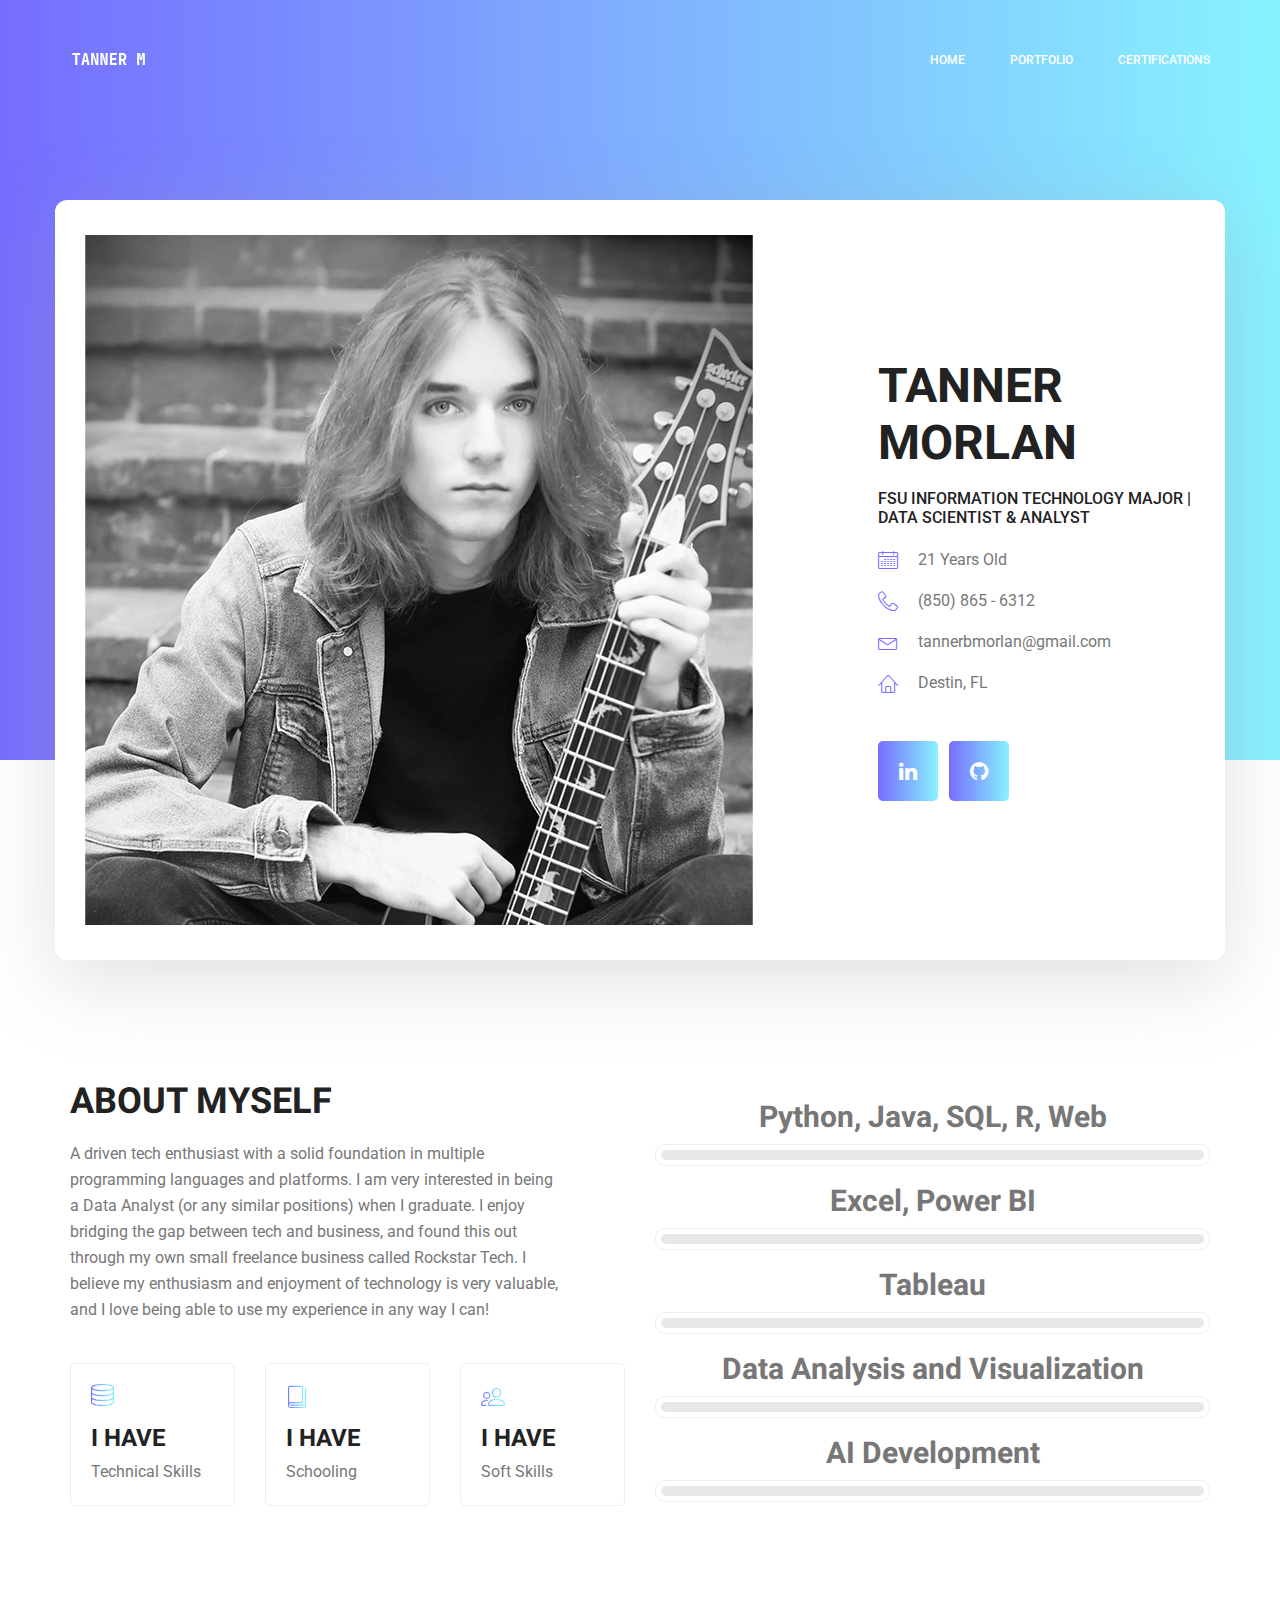
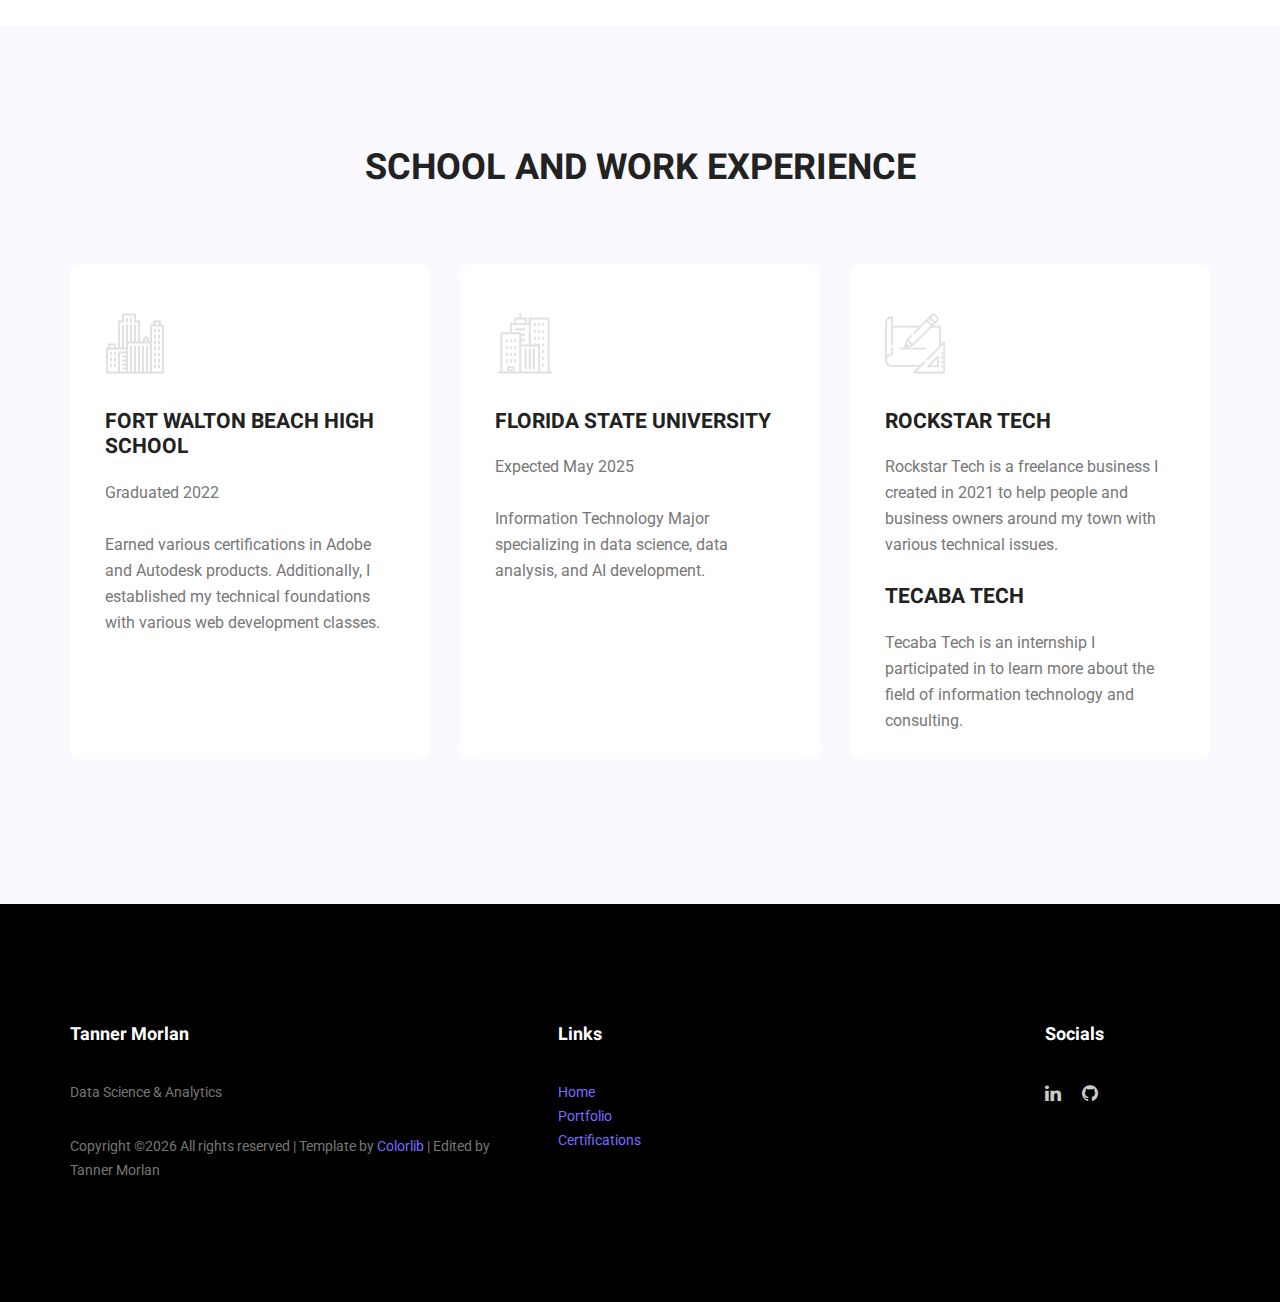
==== public/index.html @ 93727c44 "update website" ====
<!doctype html>
<html lang="en">
    <head>
        <!-- Required meta tags -->
        <meta charset="utf-8">
        <meta name="viewport" content="width=device-width, initial-scale=1, shrink-to-fit=no">
        <link rel="icon" href="img/favicon.png" type="image/png">
        <title>Tanner Morlan | Home</title>
        <!-- Bootstrap CSS -->
        <link rel="stylesheet" href="css/bootstrap.css">
        <link rel="stylesheet" href="vendors/linericon/style.css">
        <link rel="stylesheet" href="css/font-awesome.min.css">
        <link rel="stylesheet" href="vendors/owl-carousel/owl.carousel.min.css">
        <link rel="stylesheet" href="vendors/lightbox/simpleLightbox.css">
        <link rel="stylesheet" href="vendors/nice-select/css/nice-select.css">
        <link rel="stylesheet" href="vendors/animate-css/animate.css">
        <link rel="stylesheet" href="vendors/popup/magnific-popup.css">
        <link rel="stylesheet" href="vendors/flaticon/flaticon.css">
        <!-- main css -->
        <link rel="stylesheet" href="css/style.css">
        <link rel="stylesheet" href="css/responsive.css">
    </head>
    <body>
        
        <!--================Header Menu Area =================-->
        <header class="header_area">
            <div class="main_menu">
            	<nav class="navbar navbar-expand-lg navbar-light">
					<div class="container box_1620">
						<!-- Brand and toggle get grouped for better mobile display -->
						<a class="navbar-brand logo_h" href="index.html"><img src="img/logo.png"></a>
						<button class="navbar-toggler" type="button" data-toggle="collapse" data-target="#navbarSupportedContent" aria-controls="navbarSupportedContent" aria-expanded="false" aria-label="Toggle navigation">
							<span class="icon-bar"></span>
							<span class="icon-bar"></span>
							<span class="icon-bar"></span>
						</button>
						<!-- Collect the nav links, forms, and other content for toggling -->
						<div class="offset" id="navbarSupportedContent">
							<ul class="nav navbar-nav menu_nav ml-auto">
								<li class="nav-item active"><a class="nav-link" href="index.html">Home</a></li> 
								<li class="nav-item"><a class="nav-link" href="portfolio.html">Portfolio</a></li> 
								<li class="nav-item"><a class="nav-link" href="certifications.html">Certifications</a></li> 
							</ul>
						</div> 
					</div>
            	</nav>
            </div>
        </header>
        <!--================Header Menu Area =================-->
        
        <!--================Home Banner Area =================-->
        <section class="home_banner_area">
           	<div class="container box_1620">
           		<div class="banner_inner d-flex align-items-center">
					<div class="banner_content">
						<div class="media">
							<div class="d-flex">
								<img src="img/personal.jpg" alt="">
							</div>
							<div class="media-body">
								<div class="personal_text">
									<h3>Tanner Morlan</h3>
									<h4>FSU Information Technology Major | Data Scientist & Analyst</h4>
									<ul class="list basic_info">
										<li><a href="#"><i class="lnr lnr-calendar-full"></i>21 Years Old</a></li>
										<li><a href="#"><i class="lnr lnr-phone-handset"></i>(850) 865 - 6312</a></li>
										<li><a href="#"><i class="lnr lnr-envelope"></i>tannerbmorlan@gmail.com</a></li>
										<li><a href="#"><i class="lnr lnr-home"></i>Destin, FL</a></li>
									</ul>
									<ul class="list personal_social">
										<li><a href="https://www.linkedin.com/in/tanner-morlan/" target="_blank"><i class="fa fa-linkedin fa-lg"></i></a></li>
										<li><a href="https://github.com/blodgrevinnen" target="_blank"><i class="fa fa-github fa-lg"></i></a></li>
									</ul>
								</div>
							</div>
						</div>
					</div>
				</div>
            </div>
        </section>
        <!--================End Home Banner Area =================-->
        
        <!--================Welcome Area =================-->
        <section class="welcome_area p_120">
        	<div class="container">
        		<div class="row welcome_inner">
        			<div class="col-lg-6">
        				<div class="welcome_text">
        					<h4>About Myself</h4>
        					<p>A driven tech enthusiast with a solid foundation in multiple programming languages and platforms. I am very interested in being a Data Analyst (or any similar positions) when I graduate. I enjoy bridging the gap between tech and business, and found this out through my own small freelance business called Rockstar Tech. I believe my enthusiasm and enjoyment of technology is very valuable, and I love being able to use my experience in any way I can!</p>
        					<div class="row">
        						<div class="col-md-4">
        							<div class="wel_item">
        								<i class="lnr lnr-database"></i>
										<h4>I HAVE</h4>
        								<p>Technical Skills</p>
        							</div>
        						</div>
        						<div class="col-md-4">
        							<div class="wel_item">
        								<i class="lnr lnr-book"></i>
										<h4>I HAVE</h4>
        								<p>Schooling</p>
        							</div>
        						</div>
        						<div class="col-md-4">
        							<div class="wel_item">
        								<i class="lnr lnr-users"></i>
										<h4>I HAVE</h4>
        								<p>Soft Skills</p>
        							</div>
        						</div>
        					</div>
        				</div>
        			</div>
        			<div class="col-lg-6">
        				<div class="tools_expert">
        					<div class="skill_main">
								<div class="skill_item">
									<center><h2>Python, Java, SQL, R, Web</h2></center>
									<div class="progress_br">
										<div class="progress">
											<div class="progress-bar" role="progressbar" aria-valuenow="100" aria-valuemin="0" aria-valuemax="100"></div>
										</div>
									</div>
								</div>
								<div class="skill_item">
									<center><h2>Excel, Power BI</h2></center>
									<div class="progress_br">
										<div class="progress">
											<div class="progress-bar" role="progressbar" aria-valuenow="100" aria-valuemin="0" aria-valuemax="100"></div>
										</div>
									</div>
								</div>
								<div class="skill_item">
									<center><h2>Tableau</h2></center>
									<div class="progress_br">
										<div class="progress">
											<div class="progress-bar" role="progressbar" aria-valuenow="100" aria-valuemin="0" aria-valuemax="100"></div>
										</div>
									</div>
								</div>
								<div class="skill_item">
									<center><h2>Data Analysis and Visualization</h2></center>
									<div class="progress_br">
										<div class="progress">
											<div class="progress-bar" role="progressbar" aria-valuenow="100" aria-valuemin="0" aria-valuemax="100"></div>
										</div>
									</div>
								</div>
								<div class="skill_item">
									<center><h2>AI Development</h2></center>
									<div class="progress_br">
										<div class="progress">
											<div class="progress-bar" role="progressbar" aria-valuenow="100" aria-valuemin="0" aria-valuemax="100"></div>
										</div>
									</div>
								</div>
							</div>
        				</div>
        			</div>
        		</div>
        	</div>
        </section>
        <!--================End Welcome Area =================-->
        
        <!--================Feature Area =================-->
        <section class="feature_area p_120">
        	<div class="container">
        		<div class="main_title">
        			<h2>SCHOOL AND WORK EXPERIENCE</h2>
        		</div>
        		<div class="feature_inner row">
        			<div class="col-lg-4 col-md-6">
        				<div class="feature_item" style="height:90%">
        					<i class="flaticon-city"></i>
        					<h4>FORT WALTON BEACH HIGH SCHOOL</h4>
        					<p>Graduated 2022</p>
							<br />
							<p>Earned various certifications in Adobe and Autodesk products. Additionally, I established my technical foundations with various web development classes.</p>
        				</div>
        			</div>
        			<div class="col-lg-4 col-md-6">
        				<div class="feature_item" style="height:90%">
        					<i class="flaticon-skyline"></i>
        					<h4>FLORIDA STATE UNIVERSITY</h4>
        					<p>Expected May 2025</p>
							<br />
							<p>Information Technology Major specializing in data science, data analysis, and AI development.</p>
        				</div>
        			</div>
        			<div class="col-lg-4 col-md-6">
        				<div class="feature_item" style="height:90%">
        					<i class="flaticon-sketch"></i>
        					<h4>ROCKSTAR TECH</h4>
        					<p>Rockstar Tech is a freelance business I created in 2021 to help people and business owners around my town with various technical issues.</p>
							<br />
							<h4>TECABA TECH</h4>
							<p>Tecaba Tech is an internship I participated in to learn more about the field of information technology and consulting.</p>
        				</div>
        			</div>
        		</div>
        	</div>
        </section>
        <!--================End Feature Area =================-->
        
        <!--================Footer Area =================-->
        <footer class="footer_area p_120">
        	<div class="container">
        		<div class="row footer_inner">
        			<div class="col-lg-5 col-sm-6">
        				<aside class="f_widget ab_widget">
        					<div class="f_title">
        						<h3>Tanner Morlan</h3>
        					</div>
        					<p>Data Science & Analytics</p>
        					<p><!-- Link back to Colorlib can't be removed. Template is licensed under CC BY 3.0. -->
Copyright &copy;<script>document.write(new Date().getFullYear());</script> All rights reserved | Template by <a href="https://colorlib.com" target="_blank">Colorlib</a> | Edited by Tanner Morlan
<!-- Link back to Colorlib can't be removed. Template is licensed under CC BY 3.0. --></p>
        				</aside>
        			</div>
        			<div class="col-lg-5 col-sm-6">
        				<aside class="f_widget ab_widget">
        					<div class="f_title">
        						<h3>Links</h3>
        					</div>
							<p><a href="#"></a></p>
        					<p><a href="index.html">Home</a></p>
							<p><a href="portfolio.html">Portfolio</a></p>
							<p><a href="certifications.html">Certifications</a></p>
        					<p></p>
        				</aside>
        			</div>
        			<div class="col-lg-2">
        				<aside class="f_widget social_widget">
        					<div class="f_title">
        						<h3>Socials</h3>
        					</div>
        					<ul class="list">
        						<li><a href="https://www.linkedin.com/in/tanner-morlan/" target="_blank"><i class="fa fa-linkedin fa-lg"></i></a></li>
        						<li><a href="https://github.com/blodgrevinnen" target="_blank"><i class="fa fa-github fa-lg"></i></a></li>
        					</ul>
        				</aside>
        			</div>
        		</div>
        	</div>
        </footer>
        <!--================End Footer Area =================-->

        
		<!--JS-->
        <script src="js/jquery-3.3.1.min.js"></script>
        <script src="js/popper.js"></script>
        <script src="js/bootstrap.min.js"></script>
        <script src="js/stellar.js"></script>
        <script src="vendors/lightbox/simpleLightbox.min.js"></script>
        <script src="vendors/nice-select/js/jquery.nice-select.min.js"></script>
        <script src="vendors/isotope/imagesloaded.pkgd.min.js"></script>
        <script src="vendors/isotope/isotope.pkgd.min.js"></script>
        <script src="vendors/owl-carousel/owl.carousel.min.js"></script>
        <script src="vendors/popup/jquery.magnific-popup.min.js"></script>
        <script src="js/jquery.ajaxchimp.min.js"></script>
        <script src="vendors/counter-up/jquery.waypoints.min.js"></script>
        <script src="vendors/counter-up/jquery.counterup.min.js"></script>
        <script src="js/mail-script.js"></script>
        <script src="js/theme.js"></script>
    </body>
</html>
---- public/vendors/linericon/style.css ----
@font-face {
	font-family: 'Linearicons-Free';
	src:url('fonts/Linearicons-Free.eot?w118d');
	src:url('fonts/Linearicons-Free.eot?#iefixw118d') format('embedded-opentype'),
		url('fonts/Linearicons-Free.woff2?w118d') format('woff2'),
		url('fonts/Linearicons-Free.woff?w118d') format('woff'),
		url('fonts/Linearicons-Free.ttf?w118d') format('truetype'),
		url('fonts/Linearicons-Free.svg?w118d#Linearicons-Free') format('svg');
	font-weight: normal;
	font-style: normal;
}

.lnr {
	font-family: 'Linearicons-Free';
	speak: none;
	font-style: normal;
	font-weight: normal;
	font-variant: normal;
	text-transform: none;
	line-height: 1;

	/* Better Font Rendering =========== */
	-webkit-font-smoothing: antialiased;
	-moz-osx-font-smoothing: grayscale;
}

.lnr-home:before {
	content: "\e800";
}
.lnr-apartment:before {
	content: "\e801";
}
.lnr-pencil:before {
	content: "\e802";
}
.lnr-magic-wand:before {
	content: "\e803";
}
.lnr-drop:before {
	content: "\e804";
}
.lnr-lighter:before {
	content: "\e805";
}
.lnr-poop:before {
	content: "\e806";
}
.lnr-sun:before {
	content: "\e807";
}
.lnr-moon:before {
	content: "\e808";
}
.lnr-cloud:before {
	content: "\e809";
}
.lnr-cloud-upload:before {
	content: "\e80a";
}
.lnr-cloud-download:before {
	content: "\e80b";
}
.lnr-cloud-sync:before {
	content: "\e80c";
}
.lnr-cloud-check:before {
	content: "\e80d";
}
.lnr-database:before {
	content: "\e80e";
}
.lnr-lock:before {
	content: "\e80f";
}
.lnr-cog:before {
	content: "\e810";
}
.lnr-trash:before {
	content: "\e811";
}
.lnr-dice:before {
	content: "\e812";
}
.lnr-heart:before {
	content: "\e813";
}
.lnr-star:before {
	content: "\e814";
}
.lnr-star-half:before {
	content: "\e815";
}
.lnr-star-empty:before {
	content: "\e816";
}
.lnr-flag:before {
	content: "\e817";
}
.lnr-envelope:before {
	content: "\e818";
}
.lnr-paperclip:before {
	content: "\e819";
}
.lnr-inbox:before {
	content: "\e81a";
}
.lnr-eye:before {
	content: "\e81b";
}
.lnr-printer:before {
	content: "\e81c";
}
.lnr-file-empty:before {
	content: "\e81d";
}
.lnr-file-add:before {
	content: "\e81e";
}
.lnr-enter:before {
	content: "\e81f";
}
.lnr-exit:before {
	content: "\e820";
}
.lnr-graduation-hat:before {
	content: "\e821";
}
.lnr-license:before {
	content: "\e822";
}
.lnr-music-note:before {
	content: "\e823";
}
.lnr-film-play:before {
	content: "\e824";
}
.lnr-camera-video:before {
	content: "\e825";
}
.lnr-camera:before {
	content: "\e826";
}
.lnr-picture:before {
	content: "\e827";
}
.lnr-book:before {
	content: "\e828";
}
.lnr-bookmark:before {
	content: "\e829";
}
.lnr-user:before {
	content: "\e82a";
}
.lnr-users:before {
	content: "\e82b";
}
.lnr-shirt:before {
	content: "\e82c";
}
.lnr-store:before {
	content: "\e82d";
}
.lnr-cart:before {
	content: "\e82e";
}
.lnr-tag:before {
	content: "\e82f";
}
.lnr-phone-handset:before {
	content: "\e830";
}
.lnr-phone:before {
	content: "\e831";
}
.lnr-pushpin:before {
	content: "\e832";
}
.lnr-map-marker:before {
	content: "\e833";
}
.lnr-map:before {
	content: "\e834";
}
.lnr-location:before {
	content: "\e835";
}
.lnr-calendar-full:before {
	content: "\e836";
}
.lnr-keyboard:before {
	content: "\e837";
}
.lnr-spell-check:before {
	content: "\e838";
}
.lnr-screen:before {
	content: "\e839";
}
.lnr-smartphone:before {
	content: "\e83a";
}
.lnr-tablet:before {
	content: "\e83b";
}
.lnr-laptop:before {
	content: "\e83c";
}
.lnr-laptop-phone:before {
	content: "\e83d";
}
.lnr-power-switch:before {
	content: "\e83e";
}
.lnr-bubble:before {
	content: "\e83f";
}
.lnr-heart-pulse:before {
	content: "\e840";
}
.lnr-construction:before {
	content: "\e841";
}
.lnr-pie-chart:before {
	content: "\e842";
}
.lnr-chart-bars:before {
	content: "\e843";
}
.lnr-gift:before {
	content: "\e844";
}
.lnr-diamond:before {
	content: "\e845";
}
.lnr-linearicons:before {
	content: "\e846";
}
.lnr-dinner:before {
	content: "\e847";
}
.lnr-coffee-cup:before {
	content: "\e848";
}
.lnr-leaf:before {
	content: "\e849";
}
.lnr-paw:before {
	content: "\e84a";
}
.lnr-rocket:before {
	content: "\e84b";
}
.lnr-briefcase:before {
	content: "\e84c";
}
.lnr-bus:before {
	content: "\e84d";
}
.lnr-car:before {
	content: "\e84e";
}
.lnr-train:before {
	content: "\e84f";
}
.lnr-bicycle:before {
	content: "\e850";
}
.lnr-wheelchair:before {
	content: "\e851";
}
.lnr-select:before {
	content: "\e852";
}
.lnr-earth:before {
	content: "\e853";
}
.lnr-smile:before {
	content: "\e854";
}
.lnr-sad:before {
	content: "\e855";
}
.lnr-neutral:before {
	content: "\e856";
}
.lnr-mustache:before {
	content: "\e857";
}
.lnr-alarm:before {
	content: "\e858";
}
.lnr-bullhorn:before {
	content: "\e859";
}
.lnr-volume-high:before {
	content: "\e85a";
}
.lnr-volume-medium:before {
	content: "\e85b";
}
.lnr-volume-low:before {
	content: "\e85c";
}
.lnr-volume:before {
	content: "\e85d";
}
.lnr-mic:before {
	content: "\e85e";
}
.lnr-hourglass:before {
	content: "\e85f";
}
.lnr-undo:before {
	content: "\e860";
}
.lnr-redo:before {
	content: "\e861";
}
.lnr-sync:before {
	content: "\e862";
}
.lnr-history:before {
	content: "\e863";
}
.lnr-clock:before {
	content: "\e864";
}
.lnr-download:before {
	content: "\e865";
}
.lnr-upload:before {
	content: "\e866";
}
.lnr-enter-down:before {
	content: "\e867";
}
.lnr-exit-up:before {
	content: "\e868";
}
.lnr-bug:before {
	content: "\e869";
}
.lnr-code:before {
	content: "\e86a";
}
.lnr-link:before {
	content: "\e86b";
}
.lnr-unlink:before {
	content: "\e86c";
}
.lnr-thumbs-up:before {
	content: "\e86d";
}
.lnr-thumbs-down:before {
	content: "\e86e";
}
.lnr-magnifier:before {
	content: "\e86f";
}
.lnr-cross:before {
	content: "\e870";
}
.lnr-menu:before {
	content: "\e871";
}
.lnr-list:before {
	content: "\e872";
}
.lnr-chevron-up:before {
	content: "\e873";
}
.lnr-chevron-down:before {
	content: "\e874";
}
.lnr-chevron-left:before {
	content: "\e875";
}
.lnr-chevron-right:before {
	content: "\e876";
}
.lnr-arrow-up:before {
	content: "\e877";
}
.lnr-arrow-down:before {
	content: "\e878";
}
.lnr-arrow-left:before {
	content: "\e879";
}
.lnr-arrow-right:before {
	content: "\e87a";
}
.lnr-move:before {
	content: "\e87b";
}
.lnr-warning:before {
	content: "\e87c";
}
.lnr-question-circle:before {
	content: "\e87d";
}
.lnr-menu-circle:before {
	content: "\e87e";
}
.lnr-checkmark-circle:before {
	content: "\e87f";
}
.lnr-cross-circle:before {
	content: "\e880";
}
.lnr-plus-circle:before {
	content: "\e881";
}
.lnr-circle-minus:before {
	content: "\e882";
}
.lnr-arrow-up-circle:before {
	content: "\e883";
}
.lnr-arrow-down-circle:before {
	content: "\e884";
}
.lnr-arrow-left-circle:before {
	content: "\e885";
}
.lnr-arrow-right-circle:before {
	content: "\e886";
}
.lnr-chevron-up-circle:before {
	content: "\e887";
}
.lnr-chevron-down-circle:before {
	content: "\e888";
}
.lnr-chevron-left-circle:before {
	content: "\e889";
}
.lnr-chevron-right-circle:before {
	content: "\e88a";
}
.lnr-crop:before {
	content: "\e88b";
}
.lnr-frame-expand:before {
	content: "\e88c";
}
.lnr-frame-contract:before {
	content: "\e88d";
}
.lnr-layers:before {
	content: "\e88e";
}
.lnr-funnel:before {
	content: "\e88f";
}
.lnr-text-format:before {
	content: "\e890";
}
.lnr-text-format-remove:before {
	content: "\e891";
}
.lnr-text-size:before {
	content: "\e892";
}
.lnr-bold:before {
	content: "\e893";
}
.lnr-italic:before {
	content: "\e894";
}
.lnr-underline:before {
	content: "\e895";
}
.lnr-strikethrough:before {
	content: "\e896";
}
.lnr-highlight:before {
	content: "\e897";
}
.lnr-text-align-left:before {
	content: "\e898";
}
.lnr-text-align-center:before {
	content: "\e899";
}
.lnr-text-align-right:before {
	content: "\e89a";
}
.lnr-text-align-justify:before {
	content: "\e89b";
}
.lnr-line-spacing:before {
	content: "\e89c";
}
.lnr-indent-increase:before {
	content: "\e89d";
}
.lnr-indent-decrease:before {
	content: "\e89e";
}
.lnr-pilcrow:before {
	content: "\e89f";
}
.lnr-direction-ltr:before {
	content: "\e8a0";
}
.lnr-direction-rtl:before {
	content: "\e8a1";
}
.lnr-page-break:before {
	content: "\e8a2";
}
.lnr-sort-alpha-asc:before {
	content: "\e8a3";
}
.lnr-sort-amount-asc:before {
	content: "\e8a4";
}
.lnr-hand:before {
	content: "\e8a5";
}
.lnr-pointer-up:before {
	content: "\e8a6";
}
.lnr-pointer-right:before {
	content: "\e8a7";
}
.lnr-pointer-down:before {
	content: "\e8a8";
}
.lnr-pointer-left:before {
	content: "\e8a9";
}
---- public/vendors/lightbox/simpleLightbox.css ----
.slbOverlay, .slbWrapOuter, .slbWrap {
  position: fixed;
  top: 0;
  right: 0;
  bottom: 0;
  left: 0;
}

.slbOverlay {
  overflow: hidden;
  z-index: 2000;
  background-color: #000;
  opacity: 0.7;
  filter: alpha(opacity=70);
  -webkit-animation: slbOverlay 0.5s;
  -moz-animation: slbOverlay 0.5s;
  animation: slbOverlay 0.5s;
}

.slbWrapOuter {
  overflow-x: hidden;
  overflow-y: auto;
  z-index: 2010;
}

.slbWrap {
  position: absolute;
  text-align: center;
}

.slbWrap:before {
  content: "";
  display: inline-block;
  height: 100%;
  vertical-align: middle;
}

.slbContentOuter {
  display: inline-block;
  vertical-align: middle;
  margin: 0px auto;
  padding: 0 1em;
  box-sizing: border-box;
  z-index: 2020;
  text-align: left;
  max-width: 100%;
}

.slbContentEl .slbContentOuter {
  padding: 5em 1em;
}

.slbContent {
  position: relative;
}

.slbContentEl .slbContent {
  -webkit-animation: slbEnter 0.3s;
  -moz-animation: slbEnter 0.3s;
  animation: slbEnter 0.3s;
  background-color: #fff;
  box-shadow: 0 0.2em 1em rgba(0, 0, 0, 0.4);
}

.slbImageWrap {
  -webkit-animation: slbEnter 0.3s;
  -moz-animation: slbEnter 0.3s;
  animation: slbEnter 0.3s;
  position: relative;
}

.slbImageWrap:after {
  content: "";
  position: absolute;
  left: 0;
  right: 0;
  top: 5em;
  bottom: 5em;
  display: block;
  z-index: -1;
  box-shadow: 0 0.2em 1em rgba(0, 0, 0, 0.6);
  background-color: #FFF;
}

.slbImage {
  width: auto;
  max-width: 100%;
  height: auto;
  display: block;
  line-height: 0;
  box-sizing: border-box;
  padding: 5em 0;
  margin: 0 auto;
}

.slbCaption {
  display: inline-block;
  max-width: 100%;
  overflow: hidden;
  text-overflow: ellipsis;
  white-space: nowrap;
  word-wrap: normal;
  font-size: 1.4em;
  position: absolute;
  left: 0;
  right: 0;
  bottom: 0;
  padding: 0.71429em 0;
  color: #fff;
  color: rgba(255, 255, 255, 0.7);
  text-align: center;
}

.slbCloseBtn, .slbArrow {
  margin: 0;
  padding: 0;
  border: 0;
  cursor: pointer;
  background: none;
}

.slbCloseBtn::-moz-focus-inner, .slbArrow::-moz-focus-inner {
  padding: 0;
  border: 0;
}

.slbCloseBtn:hover, .slbArrow:hover {
  opacity: 0.5;
}

.slbCloseBtn:active, .slbArrow:active {
  opacity: 0.8;
}

.slbCloseBtn {
  -webkit-animation: slbEnter 0.3s;
  -moz-animation: slbEnter 0.3s;
  animation: slbEnter 0.3s;
  font-size: 3em;
  width: 1.66667em;
  height: 1.66667em;
  line-height: 1.66667em;
  position: absolute;
  right: -0.33333em;
  top: 0;
  color: #fff;
  color: rgba(255, 255, 255, 0.7);
  text-align: center;
    outline: none;
    box-shadow: none;
}

.slbLoading .slbCloseBtn {
  display: none;
}

.slbLoadingText {
  font-size: 1.4em;
  color: #fff;
  color: rgba(255, 255, 255, 0.9);
}

.slbArrows {
  position: fixed;
  top: 50%;
  left: 0;
  right: 0;
}

.slbLoading .slbArrows {
  display: none;
}

.slbArrow {
  position: absolute;
  top: 50%;
  margin-top: -5em;
  width: 5em;
  height: 10em;
  opacity: 0.7;
  text-indent: -999em;
  overflow: hidden;
    outline: none;
    box-shadow: none;
}

.slbArrow:before {
  content: "";
  position: absolute;
  top: 50%;
  left: 50%;
  margin: -0.8em 0 0 -0.8em;
  border: 0.8em solid transparent;
}

.slbArrow.next {
  right: 0;
}

.slbArrow.next:before {
  border-left-color: #fff;
}

.slbArrow.prev {
  left: 0;
}

.slbArrow.prev:before {
  border-right-color: #fff;
}

.slbIframeCont {
  width: 80em;
  height: 0;
  overflow: hidden;
  padding-top: 56.25%;
  margin: 5em 0;
}

.slbIframe {
  position: absolute;
  top: 0;
  left: 0;
  width: 100%;
  height: 100%;
  box-shadow: 0 0.2em 1em rgba(0, 0, 0, 0.6);
  background: #000;
}

@-webkit-keyframes slbOverlay {
  from {
    opacity: 0;
  }
  to {
    opacity: 0.7;
  }
}

@-moz-keyframes slbOverlay {
  from {
    opacity: 0;
  }
  to {
    opacity: 0.7;
  }
}

@keyframes slbOverlay {
  from {
    opacity: 0;
  }
  to {
    opacity: 0.7;
  }
}

@-webkit-keyframes slbEnter {
  from {
    opacity: 0;
    -webkit-transform: translate3d(0, -1em, 0);
  }
  to {
    opacity: 1;
    -webkit-transform: translate3d(0, 0, 0);
  }
}

@-moz-keyframes slbEnter {
  from {
    opacity: 0;
    -moz-transform: translate3d(0, -1em, 0);
  }
  to {
    opacity: 1;
    -moz-transform: translate3d(0, 0, 0);
  }
}

@keyframes slbEnter {
  from {
    opacity: 0;
    -webkit-transform: translate3d(0, -1em, 0);
    -moz-transform: translate3d(0, -1em, 0);
    -ms-transform: translate3d(0, -1em, 0);
    -o-transform: translate3d(0, -1em, 0);
    transform: translate3d(0, -1em, 0);
  }
  to {
    opacity: 1;
    -webkit-transform: translate3d(0, 0, 0);
    -moz-transform: translate3d(0, 0, 0);
    -ms-transform: translate3d(0, 0, 0);
    -o-transform: translate3d(0, 0, 0);
    transform: translate3d(0, 0, 0);
  }
}
---- public/vendors/nice-select/css/nice-select.css ----
.nice-select {
  -webkit-tap-highlight-color: transparent;
  background-color: #fff;
  border-radius: 5px;
  border: solid 1px #e8e8e8;
  box-sizing: border-box;
  clear: both;
  cursor: pointer;
  display: block;
  float: left;
  font-family: inherit;
  font-size: 14px;
  font-weight: normal;
  height: 42px;
  line-height: 40px;
  outline: none;
  padding-left: 18px;
  padding-right: 30px;
  position: relative;
  text-align: left !important;
  -webkit-transition: all 0.2s ease-in-out;
  transition: all 0.2s ease-in-out;
  -webkit-user-select: none;
     -moz-user-select: none;
      -ms-user-select: none;
          user-select: none;
  white-space: nowrap;
  width: auto; }
  .nice-select:hover {
    border-color: #dbdbdb; }
  .nice-select:active, .nice-select.open, .nice-select:focus {
    border-color: #999; }
  .nice-select:after {
    border-bottom: 2px solid #999;
    border-right: 2px solid #999;
    content: '';
    display: block;
    height: 5px;
    margin-top: -4px;
    pointer-events: none;
    position: absolute;
    right: 12px;
    top: 50%;
    -webkit-transform-origin: 66% 66%;
        -ms-transform-origin: 66% 66%;
            transform-origin: 66% 66%;
    -webkit-transform: rotate(45deg);
        -ms-transform: rotate(45deg);
            transform: rotate(45deg);
    -webkit-transition: all 0.15s ease-in-out;
    transition: all 0.15s ease-in-out;
    width: 5px; }
  .nice-select.open:after {
    -webkit-transform: rotate(-135deg);
        -ms-transform: rotate(-135deg);
            transform: rotate(-135deg); }
  .nice-select.open .list {
    opacity: 1;
    pointer-events: auto;
    -webkit-transform: scale(1) translateY(0);
        -ms-transform: scale(1) translateY(0);
            transform: scale(1) translateY(0); }
  .nice-select.disabled {
    border-color: #ededed;
    color: #999;
    pointer-events: none; }
    .nice-select.disabled:after {
      border-color: #cccccc; }
  .nice-select.wide {
    width: 100%; }
    .nice-select.wide .list {
      left: 0 !important;
      right: 0 !important; }
  .nice-select.right {
    float: right; }
    .nice-select.right .list {
      left: auto;
      right: 0; }
  .nice-select.small {
    font-size: 12px;
    height: 36px;
    line-height: 34px; }
    .nice-select.small:after {
      height: 4px;
      width: 4px; }
    .nice-select.small .option {
      line-height: 34px;
      min-height: 34px; }
  .nice-select .list {
    background-color: #fff;
    border-radius: 5px;
    box-shadow: 0 0 0 1px rgba(68, 68, 68, 0.11);
    box-sizing: border-box;
    margin-top: 4px;
    opacity: 0;
    overflow: hidden;
    padding: 0;
    pointer-events: none;
    position: absolute;
    top: 100%;
    left: 0;
    -webkit-transform-origin: 50% 0;
        -ms-transform-origin: 50% 0;
            transform-origin: 50% 0;
    -webkit-transform: scale(0.75) translateY(-21px);
        -ms-transform: scale(0.75) translateY(-21px);
            transform: scale(0.75) translateY(-21px);
    -webkit-transition: all 0.2s cubic-bezier(0.5, 0, 0, 1.25), opacity 0.15s ease-out;
    transition: all 0.2s cubic-bezier(0.5, 0, 0, 1.25), opacity 0.15s ease-out;
    z-index: 9; }
    .nice-select .list:hover .option:not(:hover) {
      background-color: transparent !important; }
  .nice-select .option {
    cursor: pointer;
    font-weight: 400;
    line-height: 40px;
    list-style: none;
    min-height: 40px;
    outline: none;
    padding-left: 18px;
    padding-right: 29px;
    text-align: left;
    -webkit-transition: all 0.2s;
    transition: all 0.2s; }
    .nice-select .option:hover, .nice-select .option.focus, .nice-select .option.selected.focus {
      background-color: #f6f6f6; }
    .nice-select .option.selected {
      font-weight: bold; }
    .nice-select .option.disabled {
      background-color: transparent;
      color: #999;
      cursor: default; }

.no-csspointerevents .nice-select .list {
  display: none; }

.no-csspointerevents .nice-select.open .list {
  display: block; }
---- public/vendors/flaticon/flaticon.css ----
/*
  	Flaticon icon font: Flaticon
  	Creation date: 26/06/2018 17:19
  	*/

@font-face {
  font-family: "Flaticon";
  src: url("./Flaticon.eot");
  src: url("./Flaticon.eot?#iefix") format("embedded-opentype"),
       url("./Flaticon.woff") format("woff"),
       url("./Flaticon.ttf") format("truetype"),
       url("./Flaticon.svg#Flaticon") format("svg");
  font-weight: normal;
  font-style: normal;
}

@media screen and (-webkit-min-device-pixel-ratio:0) {
  @font-face {
    font-family: "Flaticon";
    src: url("./Flaticon.svg#Flaticon") format("svg");
  }
}

[class^="flaticon-"]:before, [class*=" flaticon-"]:before,
[class^="flaticon-"]:after, [class*=" flaticon-"]:after {   
  font-family: Flaticon;
        font-size: 20px;
font-style: normal;
margin-left: 20px;
}

.flaticon-skyline:before { content: "\f100"; }
.flaticon-sketch:before { content: "\f101"; }
.flaticon-city:before { content: "\f102"; }
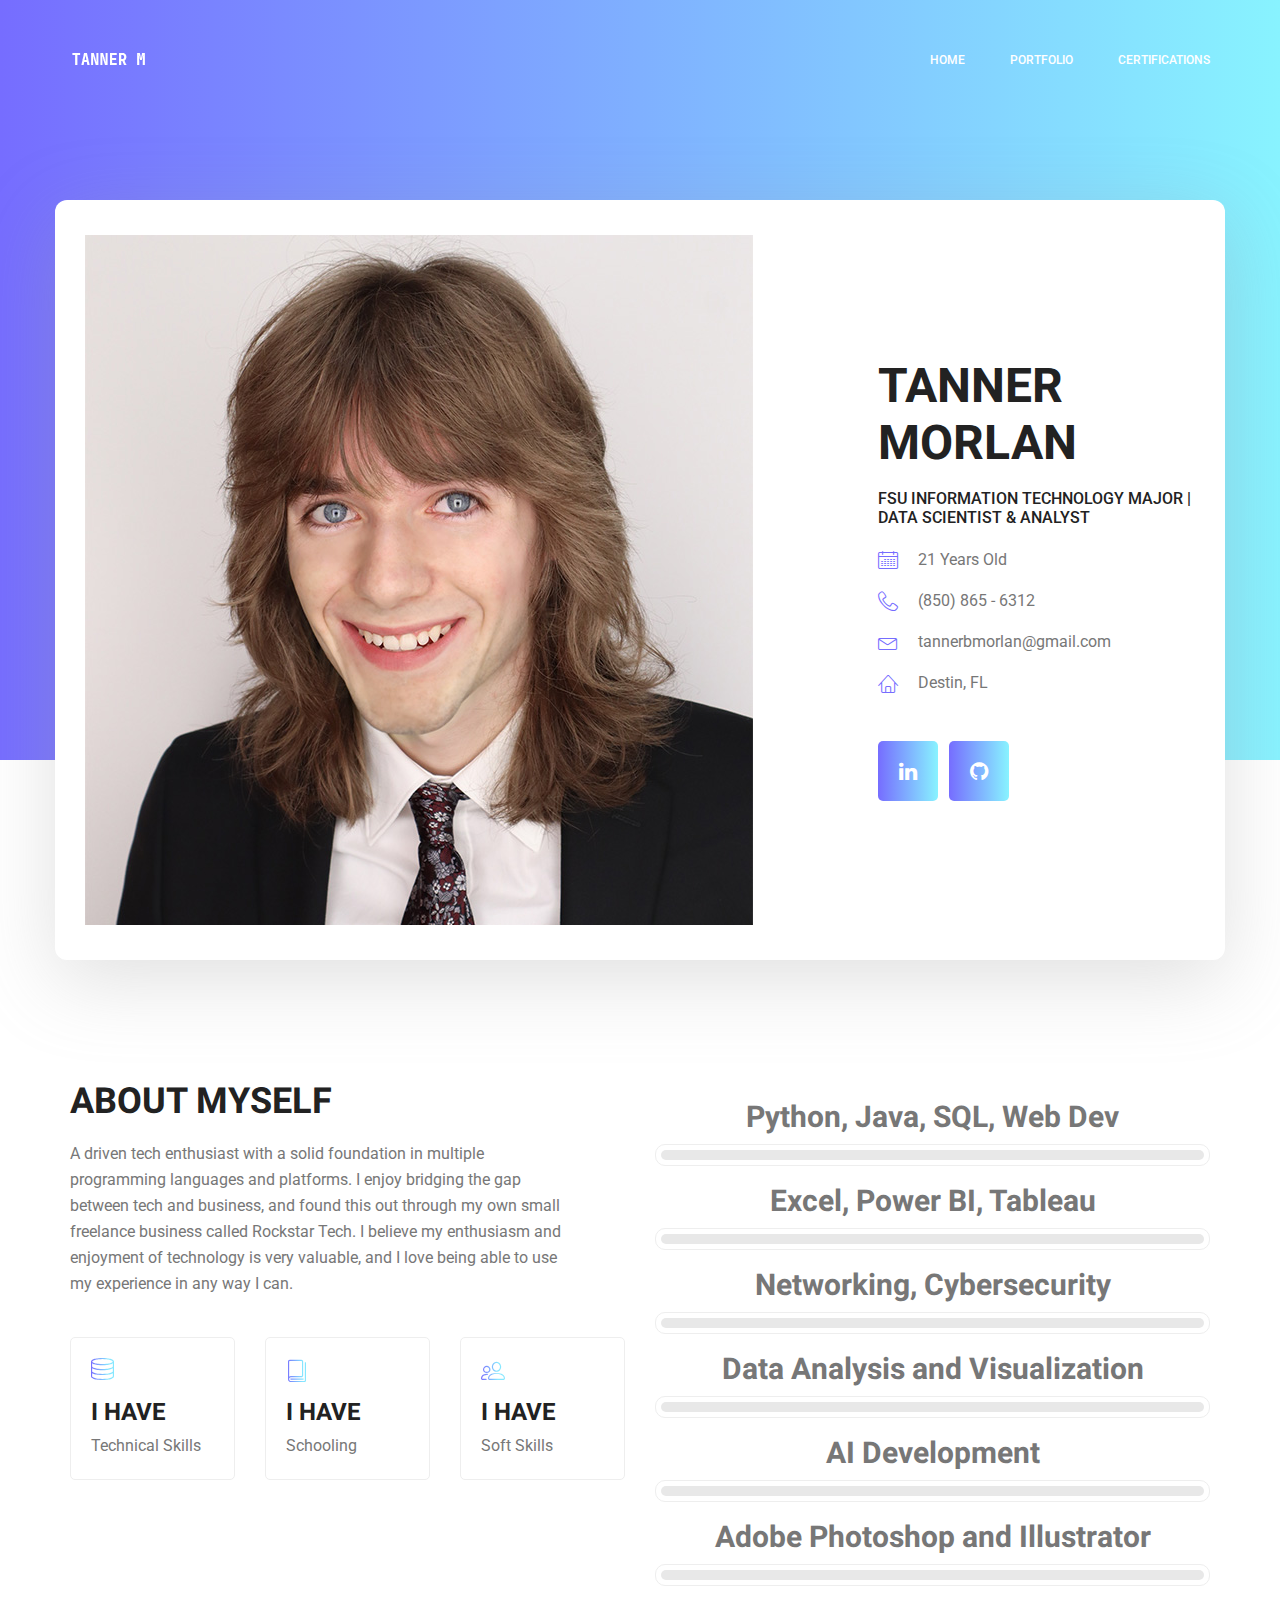
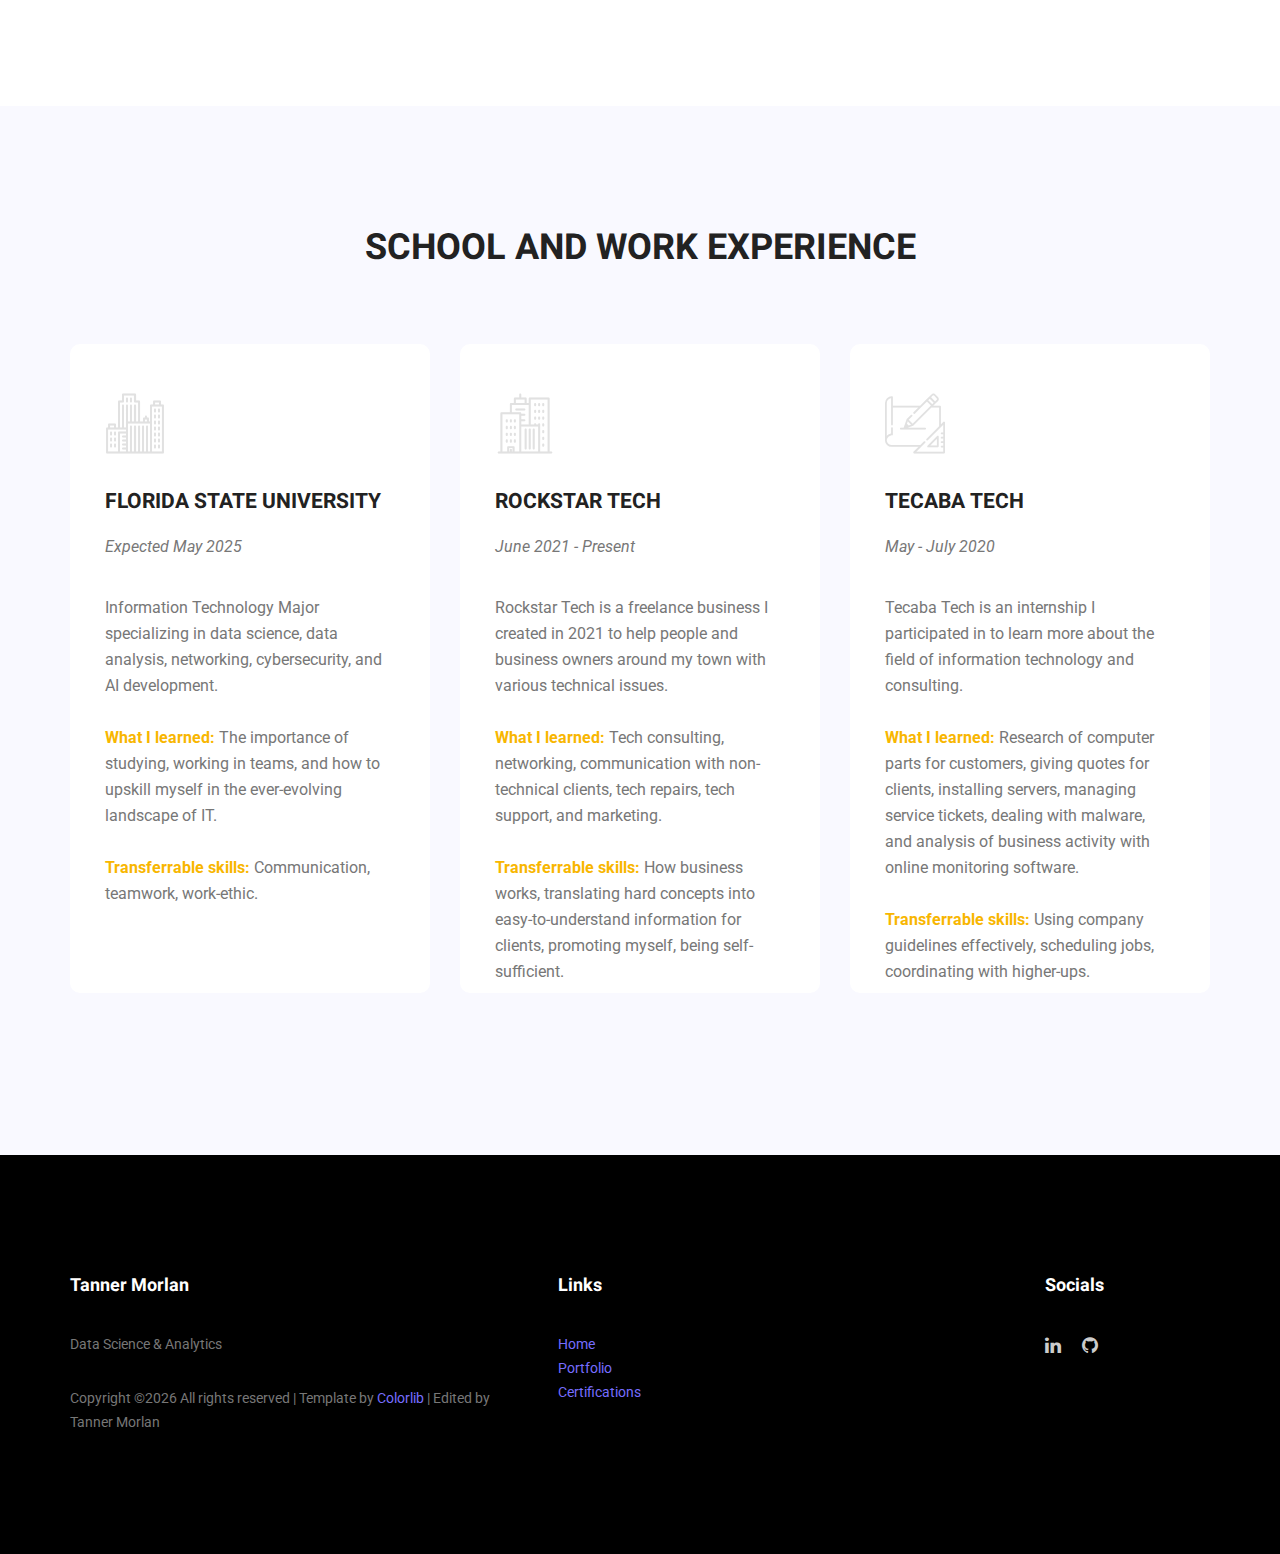
==== commit 847eaa62: "update school & work experience section. also, add extra information to about myself section that hi" ====
--- a/public/index.html
+++ b/public/index.html
@@ -1,12 +1,10 @@
 <!doctype html>
 <html lang="en">
     <head>
-        <!-- Required meta tags -->
         <meta charset="utf-8">
         <meta name="viewport" content="width=device-width, initial-scale=1, shrink-to-fit=no">
         <link rel="icon" href="img/favicon.png" type="image/png">
         <title>Tanner Morlan | Home</title>
-        <!-- Bootstrap CSS -->
         <link rel="stylesheet" href="css/bootstrap.css">
         <link rel="stylesheet" href="vendors/linericon/style.css">
         <link rel="stylesheet" href="css/font-awesome.min.css">
@@ -69,7 +67,7 @@
 									</ul>
 									<ul class="list personal_social">
 										<li><a href="https://www.linkedin.com/in/tanner-morlan/" target="_blank"><i class="fa fa-linkedin fa-lg"></i></a></li>
-										<li><a href="https://github.com/blodgrevinnen" target="_blank"><i class="fa fa-github fa-lg"></i></a></li>
+										<li><a href="https://github.com/tbmorlan" target="_blank"><i class="fa fa-github fa-lg"></i></a></li>
 									</ul>
 								</div>
 							</div>
@@ -87,7 +85,7 @@
         			<div class="col-lg-6">
         				<div class="welcome_text">
         					<h4>About Myself</h4>
-        					<p>A driven tech enthusiast with a solid foundation in multiple programming languages and platforms. I am very interested in being a Data Analyst (or any similar positions) when I graduate. I enjoy bridging the gap between tech and business, and found this out through my own small freelance business called Rockstar Tech. I believe my enthusiasm and enjoyment of technology is very valuable, and I love being able to use my experience in any way I can!</p>
+        					<p>A driven tech enthusiast with a solid foundation in multiple programming languages and platforms. I enjoy bridging the gap between tech and business, and found this out through my own small freelance business called Rockstar Tech. I believe my enthusiasm and enjoyment of technology is very valuable, and I love being able to use my experience in any way I can.</p>
         					<div class="row">
         						<div class="col-md-4">
         							<div class="wel_item">
@@ -117,23 +115,23 @@
         				<div class="tools_expert">
         					<div class="skill_main">
 								<div class="skill_item">
-									<center><h2>Python, Java, SQL, R, Web</h2></center>
-									<div class="progress_br">
-										<div class="progress">
-											<div class="progress-bar" role="progressbar" aria-valuenow="100" aria-valuemin="0" aria-valuemax="100"></div>
-										</div>
-									</div>
-								</div>
-								<div class="skill_item">
-									<center><h2>Excel, Power BI</h2></center>
-									<div class="progress_br">
-										<div class="progress">
-											<div class="progress-bar" role="progressbar" aria-valuenow="100" aria-valuemin="0" aria-valuemax="100"></div>
-										</div>
-									</div>
-								</div>
-								<div class="skill_item">
-									<center><h2>Tableau</h2></center>
+									<center><h2>Python, Java, SQL, Web Dev</h2></center>
+									<div class="progress_br">
+										<div class="progress">
+											<div class="progress-bar" role="progressbar" aria-valuenow="100" aria-valuemin="0" aria-valuemax="100"></div>
+										</div>
+									</div>
+								</div>
+								<div class="skill_item">
+									<center><h2>Excel, Power BI, Tableau</h2></center>
+									<div class="progress_br">
+										<div class="progress">
+											<div class="progress-bar" role="progressbar" aria-valuenow="100" aria-valuemin="0" aria-valuemax="100"></div>
+										</div>
+									</div>
+								</div>
+								<div class="skill_item">
+									<center><h2>Networking, Cybersecurity</h2></center>
 									<div class="progress_br">
 										<div class="progress">
 											<div class="progress-bar" role="progressbar" aria-valuenow="100" aria-valuemin="0" aria-valuemax="100"></div>
@@ -150,6 +148,14 @@
 								</div>
 								<div class="skill_item">
 									<center><h2>AI Development</h2></center>
+									<div class="progress_br">
+										<div class="progress">
+											<div class="progress-bar" role="progressbar" aria-valuenow="100" aria-valuemin="0" aria-valuemax="100"></div>
+										</div>
+									</div>
+								</div>
+								<div class="skill_item">
+									<center><h2>Adobe Photoshop and Illustrator</h2></center>
 									<div class="progress_br">
 										<div class="progress">
 											<div class="progress-bar" role="progressbar" aria-valuenow="100" aria-valuemin="0" aria-valuemax="100"></div>
@@ -174,29 +180,37 @@
         			<div class="col-lg-4 col-md-6">
         				<div class="feature_item" style="height:90%">
         					<i class="flaticon-city"></i>
-        					<h4>FORT WALTON BEACH HIGH SCHOOL</h4>
-        					<p>Graduated 2022</p>
-							<br />
-							<p>Earned various certifications in Adobe and Autodesk products. Additionally, I established my technical foundations with various web development classes.</p>
+        					<h4>FLORIDA STATE UNIVERSITY</h4>
+        					<p><i>Expected May 2025</i></p>
+							<p>Information Technology Major specializing in data science, data analysis, networking, cybersecurity, and AI development.</p>
+							<br />
+							<p><b>What I learned:</b> The importance of studying, working in teams, and how to upskill myself in the ever-evolving landscape of IT.</p>
+							<br />
+							<p><b>Transferrable skills:</b> Communication, teamwork, work-ethic.</p>
         				</div>
         			</div>
         			<div class="col-lg-4 col-md-6">
         				<div class="feature_item" style="height:90%">
         					<i class="flaticon-skyline"></i>
-        					<h4>FLORIDA STATE UNIVERSITY</h4>
-        					<p>Expected May 2025</p>
-							<br />
-							<p>Information Technology Major specializing in data science, data analysis, and AI development.</p>
+        					<h4>ROCKSTAR TECH</h4>
+							<p><i>June 2021 - Present</i></p>
+        					<p>Rockstar Tech is a freelance business I created in 2021 to help people and business owners around my town with various technical issues.</p>
+							<br />
+							<p><b>What I learned:</b> Tech consulting, networking, communication with non-technical clients, tech repairs, tech support, and marketing.</p>
+							<br />
+							<p><b>Transferrable skills:</b> How business works, translating hard concepts into easy-to-understand information for clients, promoting myself, being self-sufficient.</p>
         				</div>
         			</div>
         			<div class="col-lg-4 col-md-6">
         				<div class="feature_item" style="height:90%">
         					<i class="flaticon-sketch"></i>
-        					<h4>ROCKSTAR TECH</h4>
-        					<p>Rockstar Tech is a freelance business I created in 2021 to help people and business owners around my town with various technical issues.</p>
-							<br />
-							<h4>TECABA TECH</h4>
-							<p>Tecaba Tech is an internship I participated in to learn more about the field of information technology and consulting.</p>
+        					<h4>TECABA TECH</h4>
+							<p><i>May - July 2020</i></p>
+        						<p>Tecaba Tech is an internship I participated in to learn more about the field of information technology and consulting.</p>
+								<br />
+								<p><b>What I learned:</b> Research of computer parts for customers, giving quotes for clients, installing servers, managing service tickets, dealing with malware, and analysis of business activity with online monitoring software.</p>
+								<br />
+								<p><b>Transferrable skills:</b> Using company guidelines effectively, scheduling jobs, coordinating with higher-ups.</p>
         				</div>
         			</div>
         		</div>
@@ -238,7 +252,7 @@
         					</div>
         					<ul class="list">
         						<li><a href="https://www.linkedin.com/in/tanner-morlan/" target="_blank"><i class="fa fa-linkedin fa-lg"></i></a></li>
-        						<li><a href="https://github.com/blodgrevinnen" target="_blank"><i class="fa fa-github fa-lg"></i></a></li>
+        						<li><a href="https://github.com/tbmorlan" target="_blank"><i class="fa fa-github fa-lg"></i></a></li>
         					</ul>
         				</aside>
         			</div>
